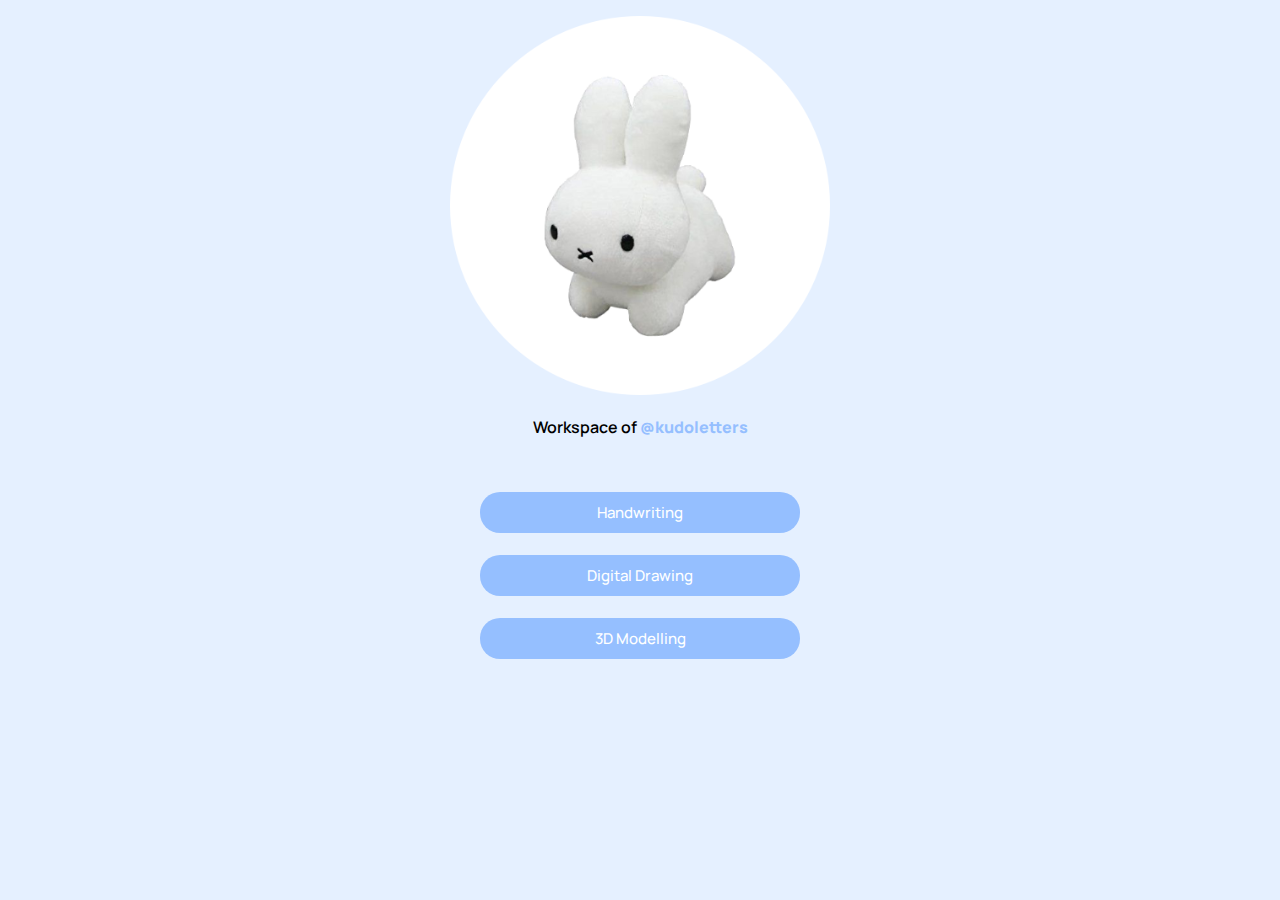
==== index.html @ f3acc57a "Add files via upload" ====
<!DOCTYPE html>
<html>
<head>
<title> Home </title>
<link rel="stylesheet" href="stylesheet.css">
<link rel="shortcut icon" type="x-icon" href="images/icon.png">
</head>
<body>

<!-- profile -->
<p>
    <image src="images/profile.png" alt="profile" style="width: 30%"></image>
</p>
<p style="font-weight: 600">
    Workspace of <a style="color: #95bfff; font-weight: 800;" href="http://www.instagram.com/kudoletters">@kudoletters</a>
</p>

<p>&nbsp;</p>

<!-- HOME navigation bar -->
<div class="nav">
    <div class="navtab">
        <button class="dropdown"><a href="handwriting.html">Handwriting</a></button>
    </div>
    &nbsp;
    <div class="navtab">
        <button class="dropdown"><a href="digitaldrawing.html">Digital Drawing</a></button>
    </div>
    &nbsp;
    <div class="navtab">
        <button class="dropdown"><a href="3dmodelling.html">3D Modelling</a></button>
    </div>
</div>

</body>
</html>
---- stylesheet.css ----
/* fonts */
@font-face {
    font-family: 'Manrope';
    src: url('fonts/Manrope.ttf');
}
@font-face {
    font-family: 'Aima Display';
    src: url('fonts/AimaDisplay.otf');
}
@font-face {
    font-family: 'Svetze';
    src: url('fonts/Svetze.otf');
}



/* general setting */
* {
    text-align: center;
    font-family: 'Manrope';
    font-weight: 500;
}
body {
    background-color: #E5F0FF;
}
a[href] {
    text-decoration: none;
    color: inherit;
}



/* heading setting */
.h1 {
    font-size: 30px;
    font-weight: 800;
}



/* HOME navigation bar */
.nav {
    text-align: center;
    border-radius: 10px;
    width: 25%;
    position: absolute;
    left: 50%;
    transform: translate(-50%, 0%);
}
.dropdown {
    font-size: 15px;
    background-color: #95bfff;
    color: #ffffff;
    padding: 10px 15px;
    border-radius: 20px;
    border: none;
    cursor: pointer;
    width: 100%;
}
.dropdown:hover {
    background-color: #ffffff;
    color: #95bfff;
    transition: 0.5s;
    box-shadow: 0px 5px 5px;
    transition: 0.5s;
}



/* SIDE navigation bar */
.menu-icon {
    cursor: pointer;
    padding: 15px;
    position: fixed;
    top: 20px;
    right: 20px;
    z-index: 1000;
}
.bar {
    width: 21px;
    height: 3px;
    background-color: #000000;
    margin: 5px 0;
    transition: 0.5s;
}
.side-menu {
    height: 100%;
    width: 0;
    position: fixed;
    top: 0;
    right: 0;
    background-color: #ffffff;
    overflow-x: hidden;
    transition: 0.5s;
    padding-top: 60px;
    z-index: 999;
}
.side-menu ul {
    list-style-type: none;
    padding: 0;
}
.side-menu ul li {
    padding: 15px;
    transition: opacity 0.3s;
}
.side-menu ul li a {
    text-decoration: none;
    font-size: 20px;
    transition: 0.3s;
}
.side-menu ul li a:hover {
    color: #95bfff;
}
.socialmedia {
    position: absolute;
    bottom: 100px;
    left: 50%;
    transform: translateX(-50%);
}
.socialmedia img {
    width: 30px;
    height: 30px;
}



/* images */
figure img {
    height: 25vh;
    display: inline-block
}
figure {
    position: relative;
    display: inline-block;
    margin: 0;
    padding: 0;
}
figcaption {
    position: absolute;
    top: 0;
    left: 0;
    right: 0;
    bottom: 0;
    display: flex;
    justify-content: center;
    align-items: center;
    background-color: rgba(255, 255, 255, 0.7);
    opacity: 0;
}
figure:hover figcaption {
    opacity: 1;
    transition: opacity 0.5s ease;
}
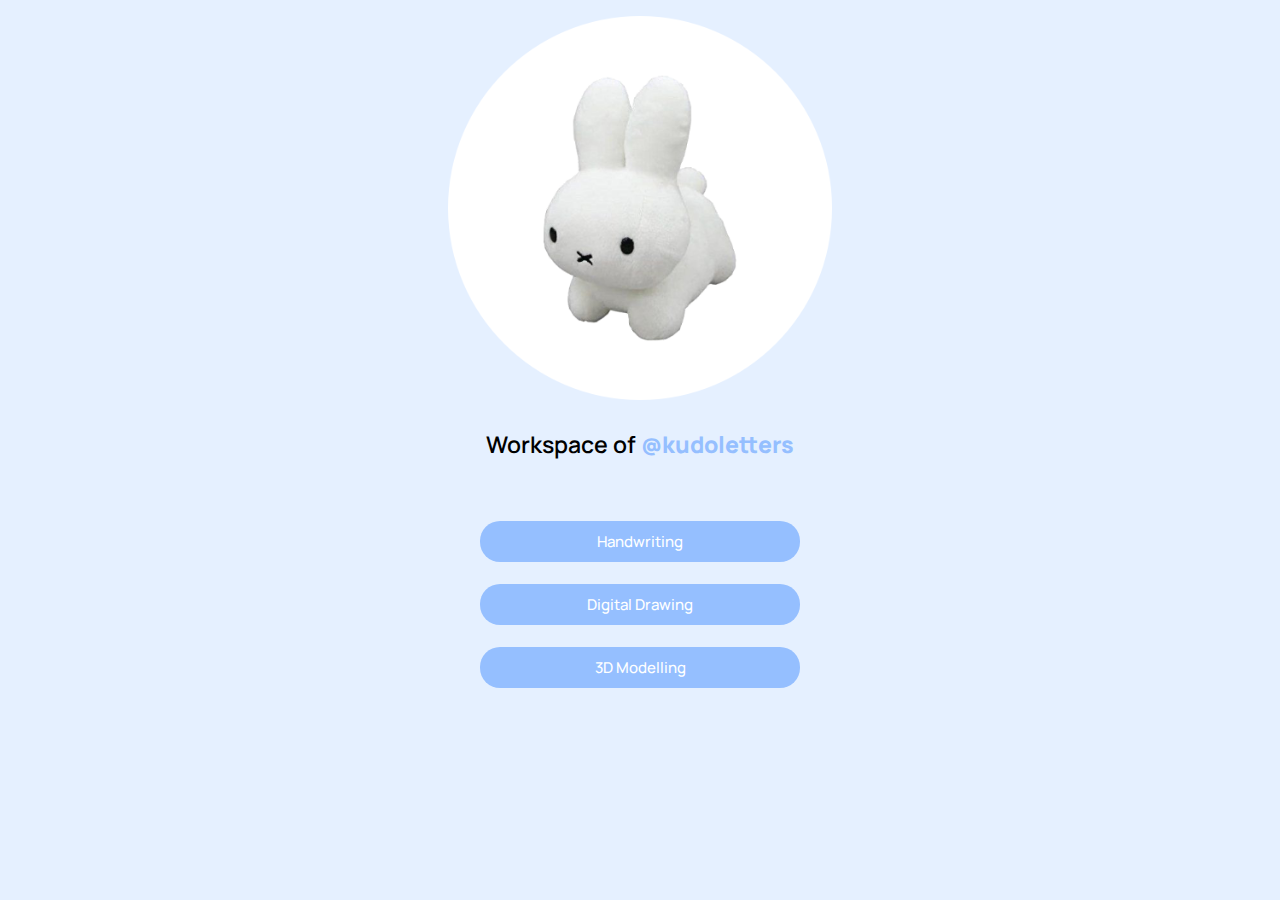
==== commit 45d864a1: "Update index.html" ====
--- a/index.html
+++ b/index.html
@@ -9,9 +9,9 @@
 
 <!-- profile -->
 <p>
-    <image src="images/profile.png" alt="profile" style="width: 30%"></image>
+    <image src="images/profile.png" alt="profile" style="width: 30vw"></image>
 </p>
-<p style="font-weight: 600">
+<p style="font-size: 1.8vw; font-weight: 600">
     Workspace of <a style="color: #95bfff; font-weight: 800;" href="http://www.instagram.com/kudoletters">@kudoletters</a>
 </p>
 
@@ -20,17 +20,17 @@
 <!-- HOME navigation bar -->
 <div class="nav">
     <div class="navtab">
-        <button class="dropdown"><a href="handwriting.html">Handwriting</a></button>
+        <button class="dropdown"><a href="handwriting">Handwriting</a></button>
     </div>
     &nbsp;
     <div class="navtab">
-        <button class="dropdown"><a href="digitaldrawing.html">Digital Drawing</a></button>
+        <button class="dropdown"><a href="digitaldrawing">Digital Drawing</a></button>
     </div>
     &nbsp;
     <div class="navtab">
-        <button class="dropdown"><a href="3dmodelling.html">3D Modelling</a></button>
+        <button class="dropdown"><a href="3dmodelling">3D Modelling</a></button>
     </div>
 </div>
 
 </body>
-</html>+</html>
--- a/stylesheet.css
+++ b/stylesheet.css
@@ -32,7 +32,7 @@
 
 /* heading setting */
 .h1 {
-    font-size: 30px;
+    font-size: 3vw;
     font-weight: 800;
 }
 
@@ -42,7 +42,7 @@
 .nav {
     text-align: center;
     border-radius: 10px;
-    width: 25%;
+    width: 25vw;
     position: absolute;
     left: 50%;
     transform: translate(-50%, 0%);
@@ -70,17 +70,16 @@
 /* SIDE navigation bar */
 .menu-icon {
     cursor: pointer;
-    padding: 15px;
     position: fixed;
-    top: 20px;
-    right: 20px;
+    top: 3vw;
+    right: 3vw;
     z-index: 1000;
 }
 .bar {
-    width: 21px;
-    height: 3px;
+    width: 3.5vw;
+    height: 0.3vw;
     background-color: #000000;
-    margin: 5px 0;
+    margin: 1vw 0;
     transition: 0.5s;
 }
 .side-menu {
@@ -127,7 +126,7 @@
 /* images */
 figure img {
     height: 25vh;
-    display: inline-block
+    display: inline-block;
 }
 figure {
     position: relative;
@@ -150,4 +149,4 @@
 figure:hover figcaption {
     opacity: 1;
     transition: opacity 0.5s ease;
-}+}
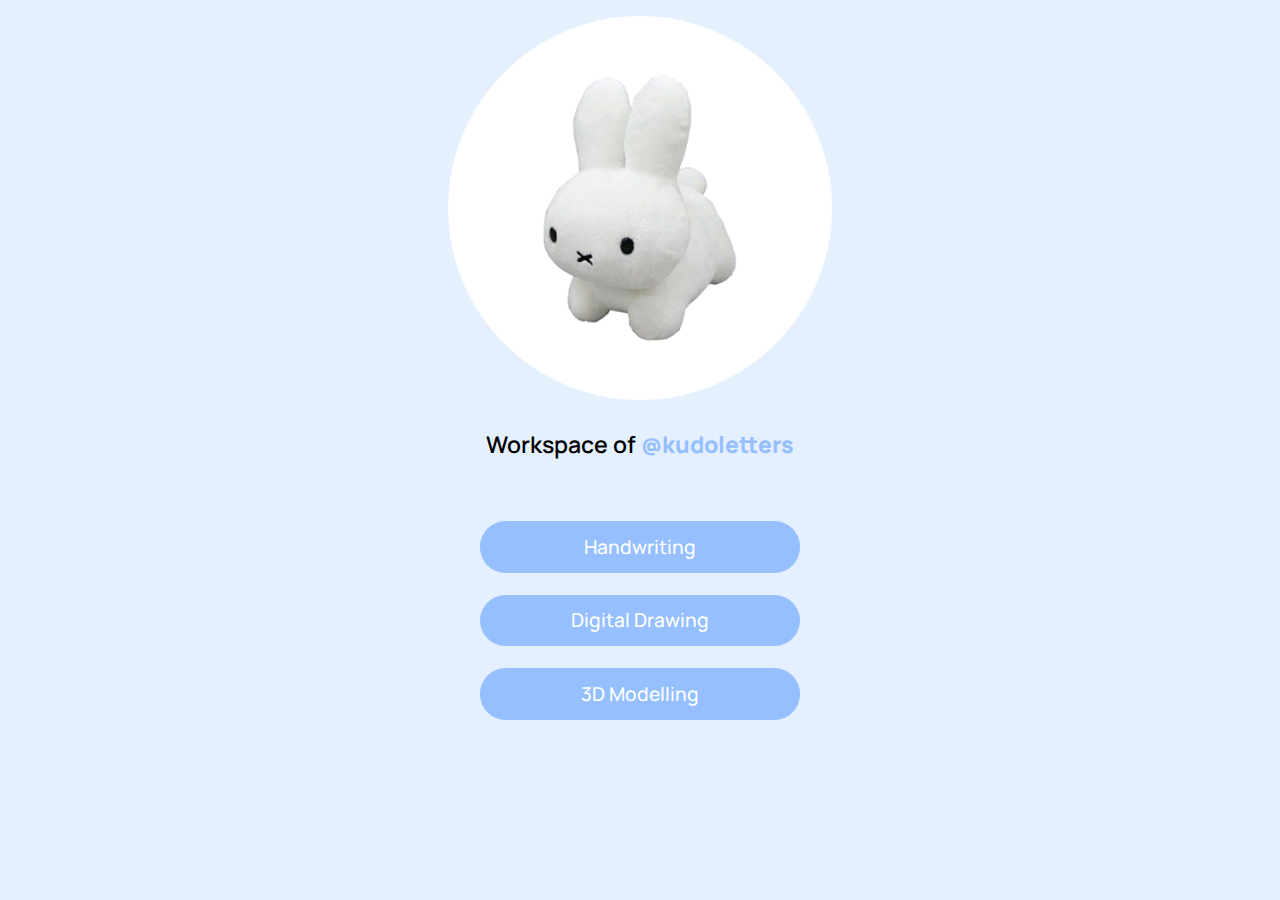
==== commit ab25d0cb: "Update index.html" ====
--- a/index.html
+++ b/index.html
@@ -32,5 +32,8 @@
     </div>
 </div>
 
+<p>&nbsp;</p>
+<p>&nbsp;</p>
+
 </body>
 </html>
--- a/stylesheet.css
+++ b/stylesheet.css
@@ -41,27 +41,27 @@
 /* HOME navigation bar */
 .nav {
     text-align: center;
-    border-radius: 10px;
     width: 25vw;
     position: absolute;
     left: 50%;
     transform: translate(-50%, 0%);
 }
 .dropdown {
-    font-size: 15px;
+    font-size: 1.5vw;
     background-color: #95bfff;
     color: #ffffff;
-    padding: 10px 15px;
-    border-radius: 20px;
+    padding: 1vw 1.5vw;
+    border-radius: 2vw;
     border: none;
     cursor: pointer;
     width: 100%;
+    transition: 0.5s;
 }
 .dropdown:hover {
     background-color: #ffffff;
     color: #95bfff;
     transition: 0.5s;
-    box-shadow: 0px 5px 5px;
+    box-shadow: 0px 0.5vw 0.5vw;
     transition: 0.5s;
 }
 
@@ -91,7 +91,7 @@
     background-color: #ffffff;
     overflow-x: hidden;
     transition: 0.5s;
-    padding-top: 60px;
+    padding-top: 6vw;
     z-index: 999;
 }
 .side-menu ul {
@@ -99,12 +99,12 @@
     padding: 0;
 }
 .side-menu ul li {
-    padding: 15px;
+    padding: 1.5vw;
     transition: opacity 0.3s;
 }
 .side-menu ul li a {
     text-decoration: none;
-    font-size: 20px;
+    font-size: 2vw;
     transition: 0.3s;
 }
 .side-menu ul li a:hover {
@@ -112,13 +112,13 @@
 }
 .socialmedia {
     position: absolute;
-    bottom: 100px;
+    bottom: 10vw;
     left: 50%;
     transform: translateX(-50%);
 }
 .socialmedia img {
-    width: 30px;
-    height: 30px;
+    width: 3vw;
+    height: 3vw;
 }
 
 
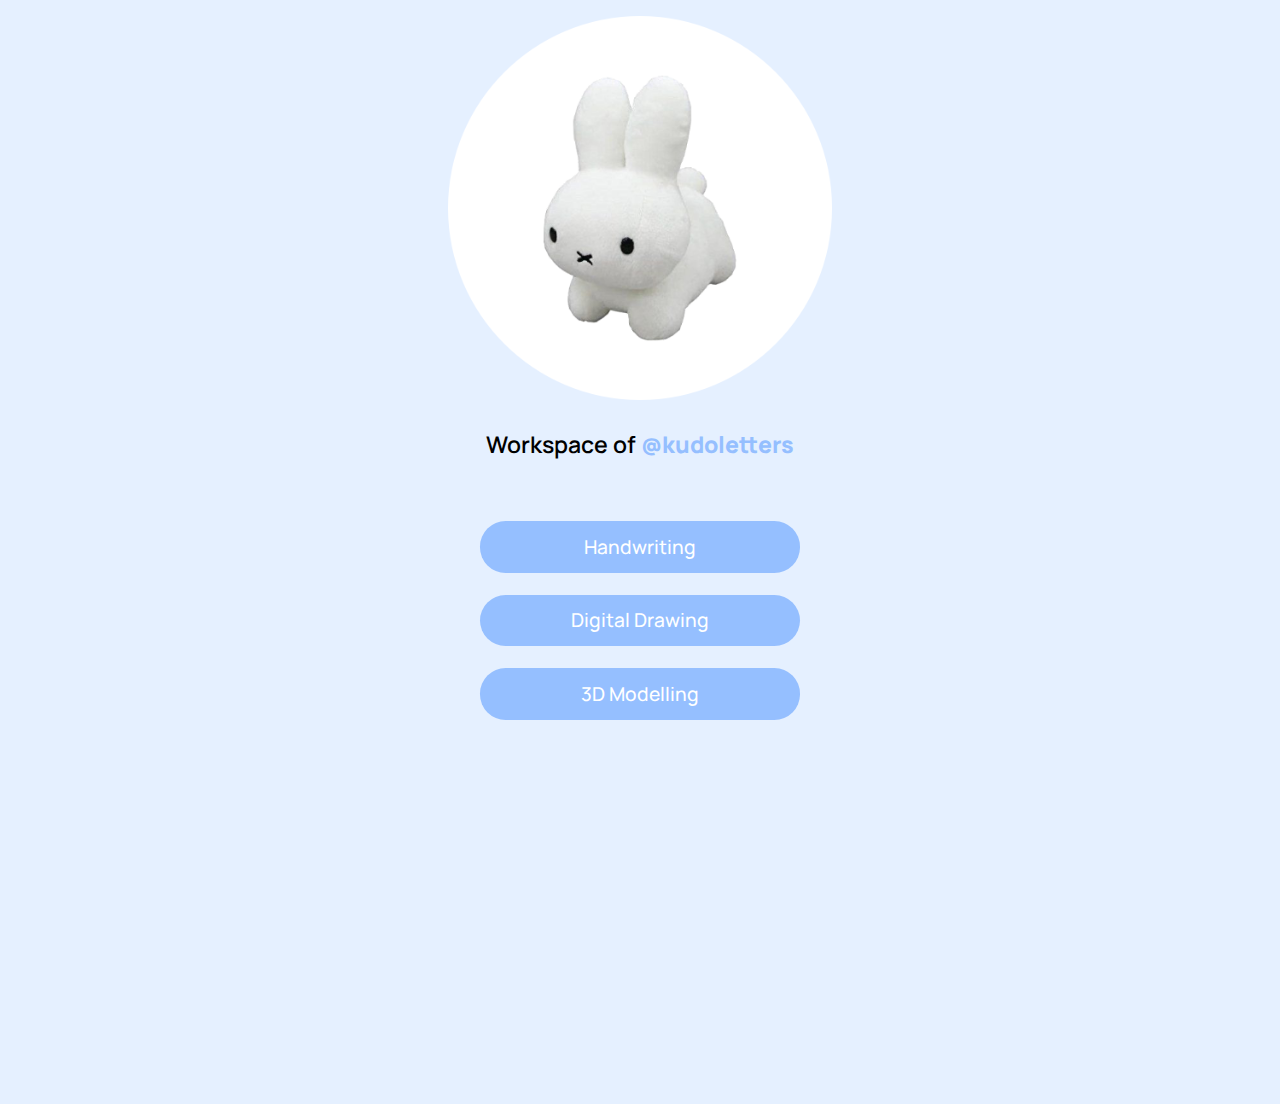
==== commit e15a19aa: "Update index.html" ====
--- a/index.html
+++ b/index.html
@@ -32,8 +32,5 @@
     </div>
 </div>
 
-<p>&nbsp;</p>
-<p>&nbsp;</p>
-
 </body>
 </html>
--- a/stylesheet.css
+++ b/stylesheet.css
@@ -42,6 +42,7 @@
 .nav {
     text-align: center;
     width: 25vw;
+    padding-bottom: 30vw;
     position: absolute;
     left: 50%;
     transform: translate(-50%, 0%);
@@ -55,7 +56,7 @@
     border: none;
     cursor: pointer;
     width: 100%;
-    transition: 0.5s;
+    transition: 0.5s
 }
 .dropdown:hover {
     background-color: #ffffff;
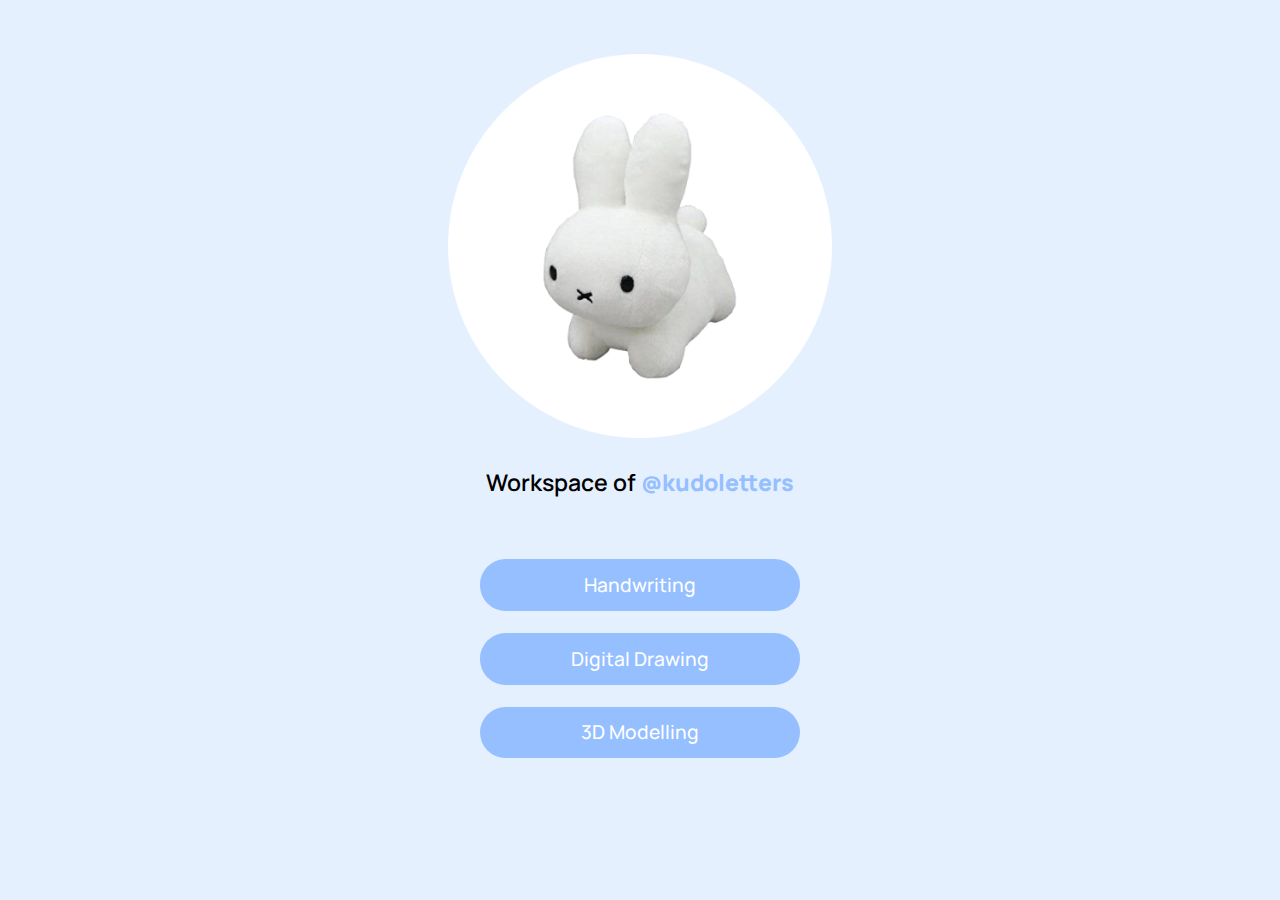
==== commit d131afbf: "Update index.html" ====
--- a/index.html
+++ b/index.html
@@ -9,7 +9,7 @@
 
 <!-- profile -->
 <p>
-    <image src="images/profile.png" alt="profile" style="width: 30vw"></image>
+    <image src="images/profile.png" alt="profile" style="width: 30vw; padding-top: 3vw;"></image>
 </p>
 <p style="font-size: 1.8vw; font-weight: 600">
     Workspace of <a style="color: #95bfff; font-weight: 800;" href="http://www.instagram.com/kudoletters">@kudoletters</a>
--- a/stylesheet.css
+++ b/stylesheet.css
@@ -42,7 +42,7 @@
 .nav {
     text-align: center;
     width: 25vw;
-    padding-bottom: 30vw;
+    padding-bottom: 3vw;
     position: absolute;
     left: 50%;
     transform: translate(-50%, 0%);
@@ -56,7 +56,7 @@
     border: none;
     cursor: pointer;
     width: 100%;
-    transition: 0.5s
+    transition: 0.5s;
 }
 .dropdown:hover {
     background-color: #ffffff;
